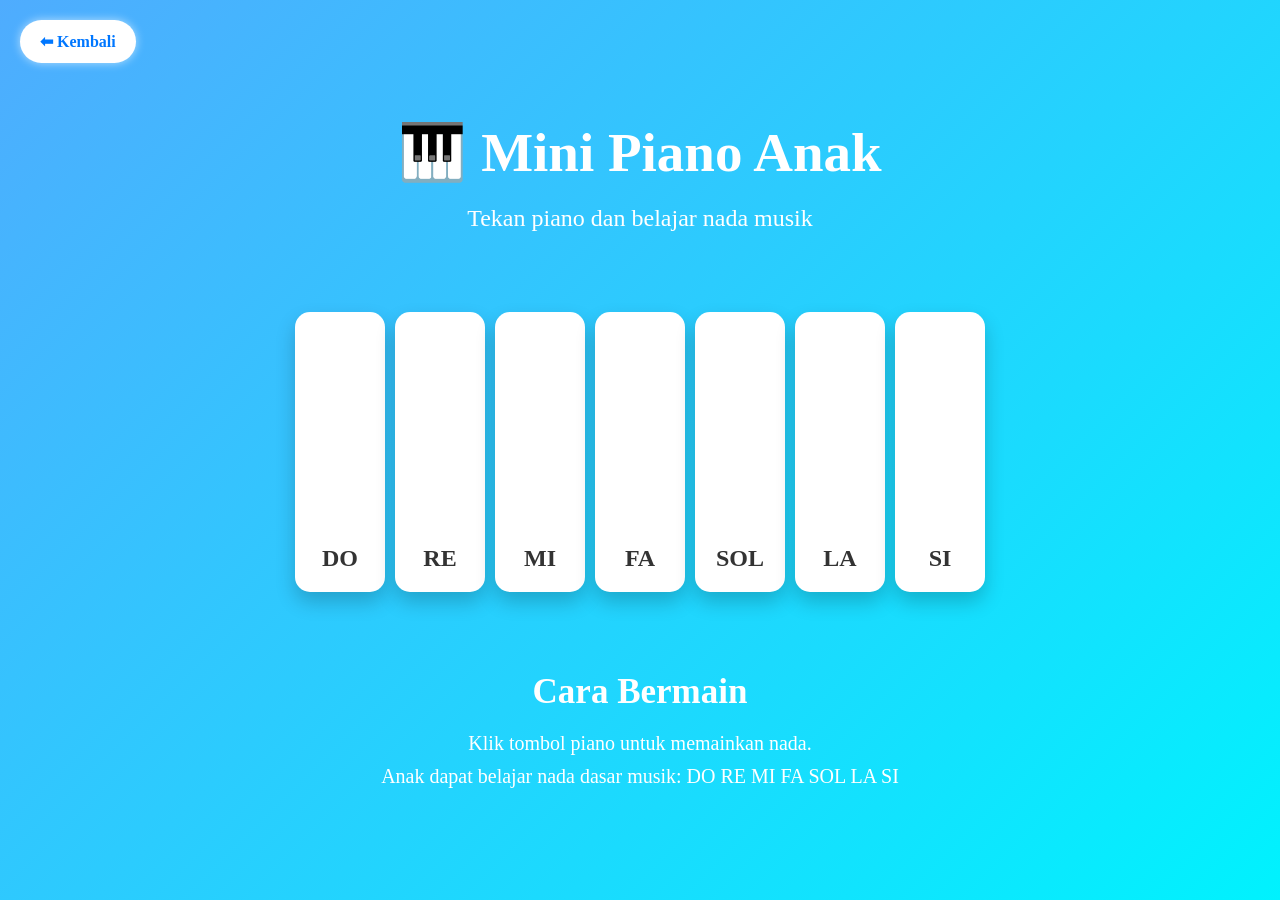
==== games/piano/piano.html @ 30887233 "Add files via upload" ====
<!DOCTYPE html>
<html lang="id">

<head>

  <meta charset="UTF-8">

  <meta
    name="viewport"
    content="width=device-width, initial-scale=1.0"
  >

  <title>Mini Piano Anak</title>

  <link
    rel="icon"
    href="../../assets/img/logo.png"
  >

  <link
    rel="stylesheet"
    href="piano.css"
  >

</head>

<body>

  <!-- BACK BUTTON -->

  <a
    href="../../index.html"
    class="back-btn"
  >
    ⬅ Kembali
  </a>

  <!-- HEADER -->

  <header class="hero">

    <h1>
      🎹 Mini Piano Anak
    </h1>

    <p>
      Tekan piano dan belajar nada musik
    </p>

  </header>

  <!-- PIANO -->

  <section class="piano-section">

    <div class="piano">

      <div
        class="key white"
        data-note="do"
      >
        DO
      </div>

      <div
        class="key white"
        data-note="re"
      >
        RE
      </div>

      <div
        class="key white"
        data-note="mi"
      >
        MI
      </div>

      <div
        class="key white"
        data-note="fa"
      >
        FA
      </div>

      <div
        class="key white"
        data-note="sol"
      >
        SOL
      </div>

      <div
        class="key white"
        data-note="la"
      >
        LA
      </div>

      <div
        class="key white"
        data-note="si"
      >
        SI
      </div>

    </div>

  </section>

  <!-- INFO -->

  <section class="info">

    <h2>
      Cara Bermain
    </h2>

    <p>
      Klik tombol piano untuk memainkan nada.
    </p>

    <p>
      Anak dapat belajar nada dasar musik:
      DO RE MI FA SOL LA SI
    </p>

  </section>

  <script src="piano.js"></script>

</body>
</html>
---- games/piano/piano.css ----
/* =========================
   RESET
========================= */

*{
  margin:0;
  padding:0;
  box-sizing:border-box;

  font-family:'Comic Sans MS', cursive;
}

body{
  background:
  linear-gradient(
    135deg,
    #4facfe,
    #00f2fe
  );

  min-height:100vh;

  overflow-x:hidden;

  color:white;

  text-align:center;
}

/* =========================
   BACK BUTTON
========================= */

.back-btn{
  position:fixed;

  top:20px;
  left:20px;

  background:white;
  color:#0077ff;

  padding:12px 20px;

  border-radius:30px;

  text-decoration:none;

  font-weight:bold;

  box-shadow:
  0 0 10px rgba(255,255,255,0.6);

  transition:0.3s;

  z-index:999;
}

.back-btn:hover{
  transform:scale(1.05);
}

/* =========================
   HERO
========================= */

.hero{
  padding:120px 20px 40px;
}

.hero h1{
  font-size:55px;

  margin-bottom:20px;

  animation:float 3s ease-in-out infinite;
}

.hero p{
  font-size:24px;
}

@keyframes float{

  0%{
    transform:translateY(0);
  }

  50%{
    transform:translateY(-10px);
  }

  100%{
    transform:translateY(0);
  }

}

/* =========================
   PIANO
========================= */

.piano-section{
  padding:40px 20px;
}

.piano{
  display:flex;

  justify-content:center;

  align-items:flex-end;

  gap:10px;

  flex-wrap:wrap;
}

.key{
  width:90px;
  height:280px;

  background:white;

  border-radius:15px;

  display:flex;

  justify-content:center;

  align-items:flex-end;

  padding-bottom:20px;

  color:#333;

  font-size:24px;

  font-weight:bold;

  cursor:pointer;

  user-select:none;

  box-shadow:
  0 10px 20px rgba(0,0,0,0.2);

  transition:0.1s;
}

.key:hover{
  background:#fff59d;

  transform:translateY(-5px);
}

.key.active{
  background:#ffe082;

  transform:scale(0.96);
}

/* =========================
   INFO
========================= */

.info{
  padding:40px 20px 80px;
}

.info h2{
  font-size:35px;

  margin-bottom:20px;
}

.info p{
  font-size:20px;

  margin-bottom:10px;
}

/* =========================
   RESPONSIVE
========================= */

@media(max-width:768px){

  .hero h1{
    font-size:38px;
  }

  .hero p{
    font-size:18px;
  }

  .key{
    width:65px;
    height:200px;

    font-size:18px;
  }

}
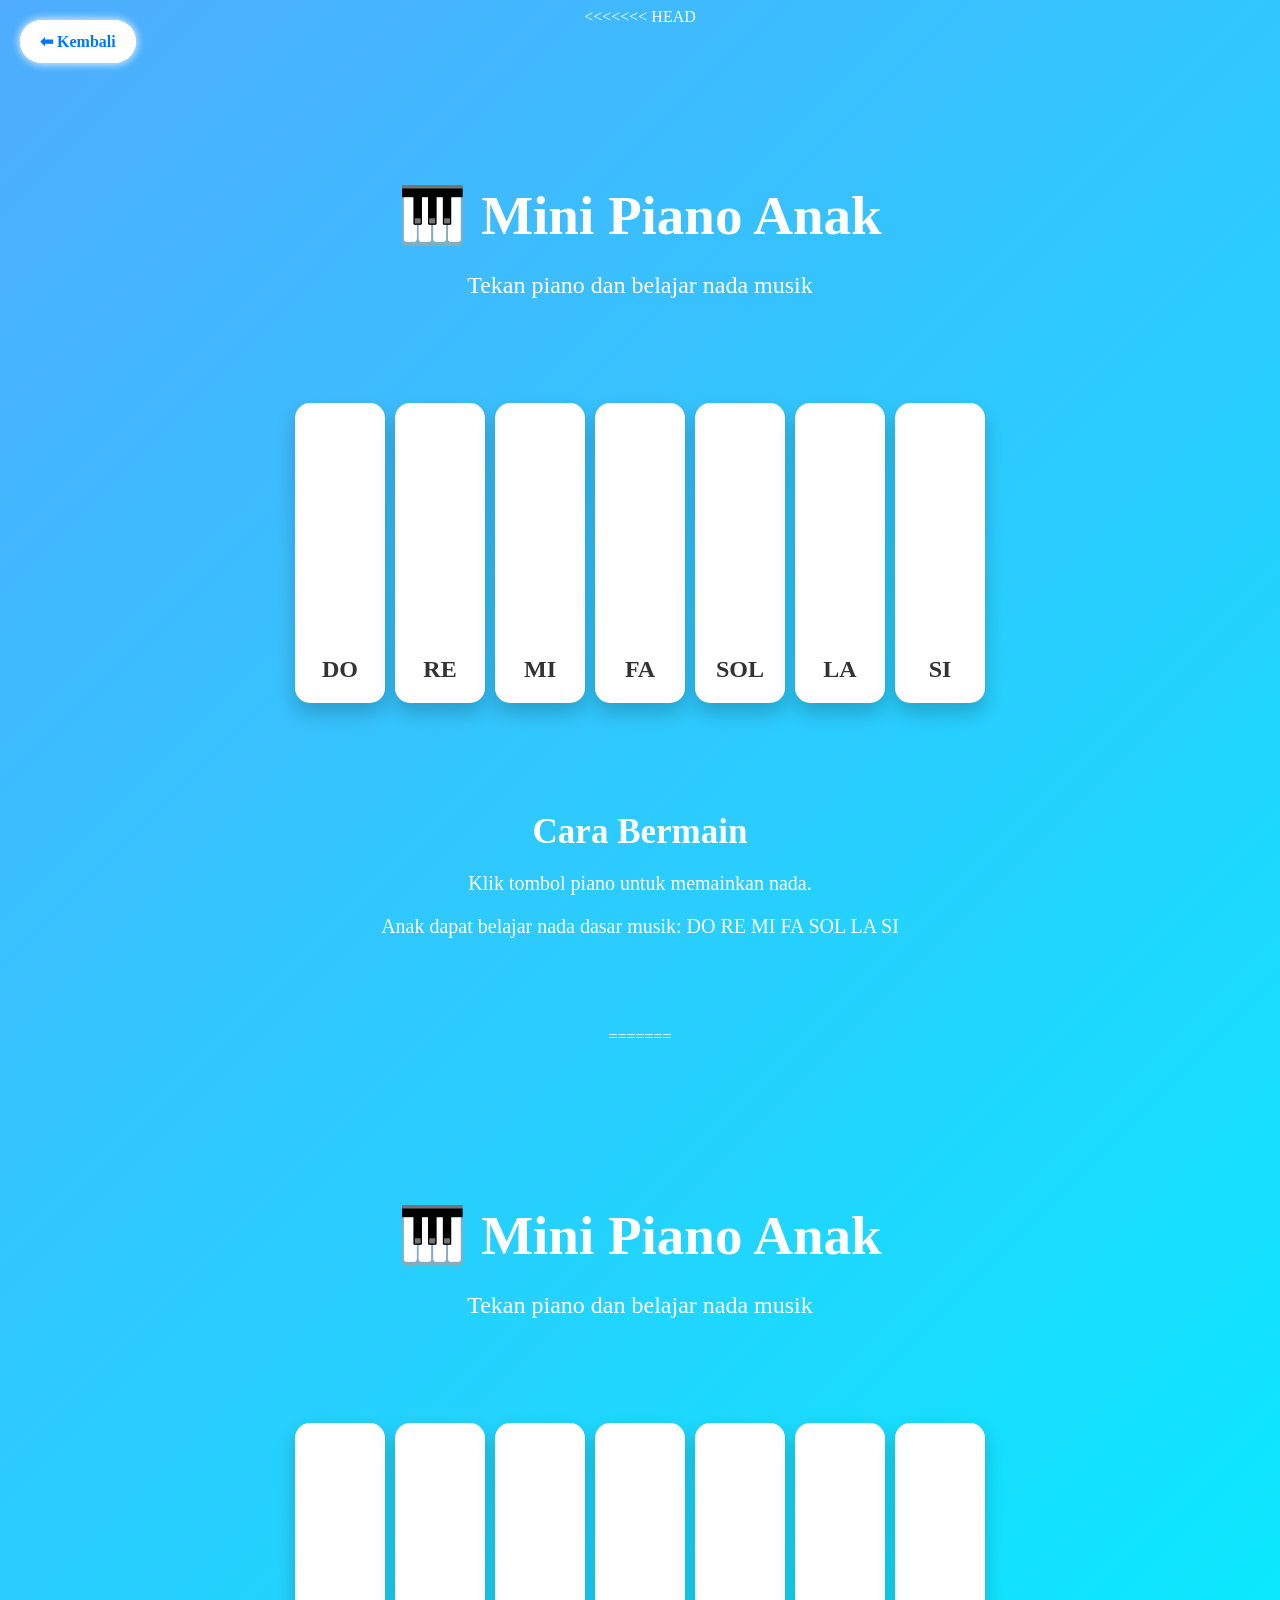
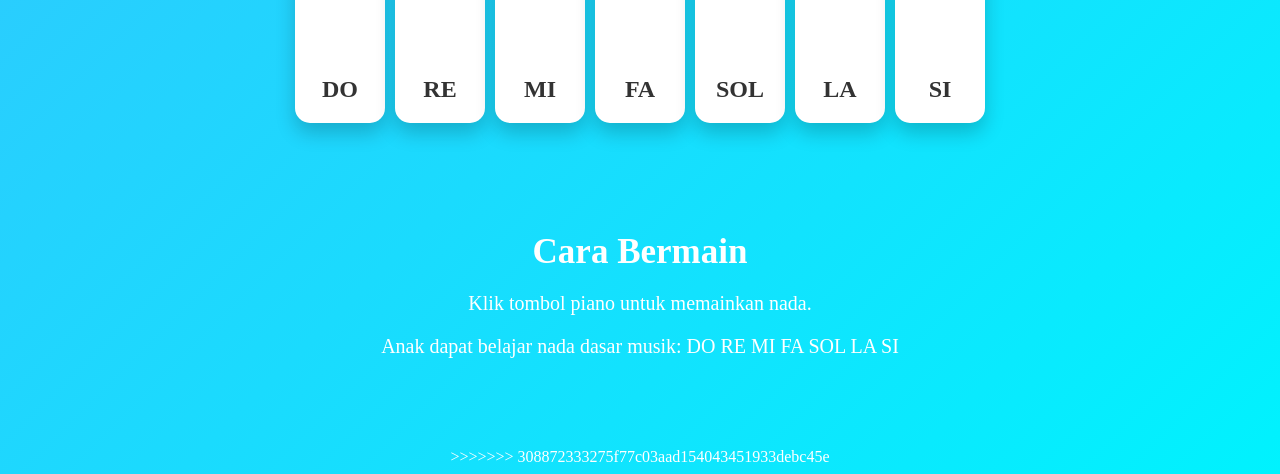
==== commit b4535989: "Sinkronisasi terbaru" ====
--- a/games/piano/piano.html
+++ b/games/piano/piano.html
@@ -1,133 +1,268 @@
-<!DOCTYPE html>
-<html lang="id">
-
-<head>
-
-  <meta charset="UTF-8">
-
-  <meta
-    name="viewport"
-    content="width=device-width, initial-scale=1.0"
-  >
-
-  <title>Mini Piano Anak</title>
-
-  <link
-    rel="icon"
-    href="../../assets/img/logo.png"
-  >
-
-  <link
-    rel="stylesheet"
-    href="piano.css"
-  >
-
-</head>
-
-<body>
-
-  <!-- BACK BUTTON -->
-
-  <a
-    href="../../index.html"
-    class="back-btn"
-  >
-    ⬅ Kembali
-  </a>
-
-  <!-- HEADER -->
-
-  <header class="hero">
-
-    <h1>
-      🎹 Mini Piano Anak
-    </h1>
-
-    <p>
-      Tekan piano dan belajar nada musik
-    </p>
-
-  </header>
-
-  <!-- PIANO -->
-
-  <section class="piano-section">
-
-    <div class="piano">
-
-      <div
-        class="key white"
-        data-note="do"
-      >
-        DO
-      </div>
-
-      <div
-        class="key white"
-        data-note="re"
-      >
-        RE
-      </div>
-
-      <div
-        class="key white"
-        data-note="mi"
-      >
-        MI
-      </div>
-
-      <div
-        class="key white"
-        data-note="fa"
-      >
-        FA
-      </div>
-
-      <div
-        class="key white"
-        data-note="sol"
-      >
-        SOL
-      </div>
-
-      <div
-        class="key white"
-        data-note="la"
-      >
-        LA
-      </div>
-
-      <div
-        class="key white"
-        data-note="si"
-      >
-        SI
-      </div>
-
-    </div>
-
-  </section>
-
-  <!-- INFO -->
-
-  <section class="info">
-
-    <h2>
-      Cara Bermain
-    </h2>
-
-    <p>
-      Klik tombol piano untuk memainkan nada.
-    </p>
-
-    <p>
-      Anak dapat belajar nada dasar musik:
-      DO RE MI FA SOL LA SI
-    </p>
-
-  </section>
-
-  <script src="piano.js"></script>
-
-</body>
+<<<<<<< HEAD
+<!DOCTYPE html>
+<html lang="id">
+
+<head>
+
+  <meta charset="UTF-8">
+
+  <meta
+    name="viewport"
+    content="width=device-width, initial-scale=1.0"
+  >
+
+  <title>Mini Piano Anak</title>
+
+  <link
+    rel="icon"
+    href="../../assets/img/logo.png"
+  >
+
+  <link
+    rel="stylesheet"
+    href="piano.css"
+  >
+
+</head>
+
+<body>
+
+  <!-- BACK BUTTON -->
+
+  <a
+    href="../../index.html"
+    class="back-btn"
+  >
+    ⬅ Kembali
+  </a>
+
+  <!-- HEADER -->
+
+  <header class="hero">
+
+    <h1>
+      🎹 Mini Piano Anak
+    </h1>
+
+    <p>
+      Tekan piano dan belajar nada musik
+    </p>
+
+  </header>
+
+  <!-- PIANO -->
+
+  <section class="piano-section">
+
+    <div class="piano">
+
+      <div
+        class="key white"
+        data-note="do"
+      >
+        DO
+      </div>
+
+      <div
+        class="key white"
+        data-note="re"
+      >
+        RE
+      </div>
+
+      <div
+        class="key white"
+        data-note="mi"
+      >
+        MI
+      </div>
+
+      <div
+        class="key white"
+        data-note="fa"
+      >
+        FA
+      </div>
+
+      <div
+        class="key white"
+        data-note="sol"
+      >
+        SOL
+      </div>
+
+      <div
+        class="key white"
+        data-note="la"
+      >
+        LA
+      </div>
+
+      <div
+        class="key white"
+        data-note="si"
+      >
+        SI
+      </div>
+
+    </div>
+
+  </section>
+
+  <!-- INFO -->
+
+  <section class="info">
+
+    <h2>
+      Cara Bermain
+    </h2>
+
+    <p>
+      Klik tombol piano untuk memainkan nada.
+    </p>
+
+    <p>
+      Anak dapat belajar nada dasar musik:
+      DO RE MI FA SOL LA SI
+    </p>
+
+  </section>
+
+  <script src="piano.js"></script>
+
+</body>
+=======
+<!DOCTYPE html>
+<html lang="id">
+
+<head>
+
+  <meta charset="UTF-8">
+
+  <meta
+    name="viewport"
+    content="width=device-width, initial-scale=1.0"
+  >
+
+  <title>Mini Piano Anak</title>
+
+  <link
+    rel="icon"
+    href="../../assets/img/logo.png"
+  >
+
+  <link
+    rel="stylesheet"
+    href="piano.css"
+  >
+
+</head>
+
+<body>
+
+  <!-- BACK BUTTON -->
+
+  <a
+    href="../../index.html"
+    class="back-btn"
+  >
+    ⬅ Kembali
+  </a>
+
+  <!-- HEADER -->
+
+  <header class="hero">
+
+    <h1>
+      🎹 Mini Piano Anak
+    </h1>
+
+    <p>
+      Tekan piano dan belajar nada musik
+    </p>
+
+  </header>
+
+  <!-- PIANO -->
+
+  <section class="piano-section">
+
+    <div class="piano">
+
+      <div
+        class="key white"
+        data-note="do"
+      >
+        DO
+      </div>
+
+      <div
+        class="key white"
+        data-note="re"
+      >
+        RE
+      </div>
+
+      <div
+        class="key white"
+        data-note="mi"
+      >
+        MI
+      </div>
+
+      <div
+        class="key white"
+        data-note="fa"
+      >
+        FA
+      </div>
+
+      <div
+        class="key white"
+        data-note="sol"
+      >
+        SOL
+      </div>
+
+      <div
+        class="key white"
+        data-note="la"
+      >
+        LA
+      </div>
+
+      <div
+        class="key white"
+        data-note="si"
+      >
+        SI
+      </div>
+
+    </div>
+
+  </section>
+
+  <!-- INFO -->
+
+  <section class="info">
+
+    <h2>
+      Cara Bermain
+    </h2>
+
+    <p>
+      Klik tombol piano untuk memainkan nada.
+    </p>
+
+    <p>
+      Anak dapat belajar nada dasar musik:
+      DO RE MI FA SOL LA SI
+    </p>
+
+  </section>
+
+  <script src="piano.js"></script>
+
+</body>
+>>>>>>> 308872333275f77c03aad154043451933debc45e
 </html>
--- a/games/piano/piano.css
+++ b/games/piano/piano.css
@@ -1,204 +1,410 @@
-/* =========================
-   RESET
-========================= */
-
-*{
-  margin:0;
-  padding:0;
-  box-sizing:border-box;
-
-  font-family:'Comic Sans MS', cursive;
-}
-
-body{
-  background:
-  linear-gradient(
-    135deg,
-    #4facfe,
-    #00f2fe
-  );
-
-  min-height:100vh;
-
-  overflow-x:hidden;
-
-  color:white;
-
-  text-align:center;
-}
-
-/* =========================
-   BACK BUTTON
-========================= */
-
-.back-btn{
-  position:fixed;
-
-  top:20px;
-  left:20px;
-
-  background:white;
-  color:#0077ff;
-
-  padding:12px 20px;
-
-  border-radius:30px;
-
-  text-decoration:none;
-
-  font-weight:bold;
-
-  box-shadow:
-  0 0 10px rgba(255,255,255,0.6);
-
-  transition:0.3s;
-
-  z-index:999;
-}
-
-.back-btn:hover{
-  transform:scale(1.05);
-}
-
-/* =========================
-   HERO
-========================= */
-
-.hero{
-  padding:120px 20px 40px;
-}
-
-.hero h1{
-  font-size:55px;
-
-  margin-bottom:20px;
-
-  animation:float 3s ease-in-out infinite;
-}
-
-.hero p{
-  font-size:24px;
-}
-
-@keyframes float{
-
-  0%{
-    transform:translateY(0);
-  }
-
-  50%{
-    transform:translateY(-10px);
-  }
-
-  100%{
-    transform:translateY(0);
-  }
-
-}
-
-/* =========================
-   PIANO
-========================= */
-
-.piano-section{
-  padding:40px 20px;
-}
-
-.piano{
-  display:flex;
-
-  justify-content:center;
-
-  align-items:flex-end;
-
-  gap:10px;
-
-  flex-wrap:wrap;
-}
-
-.key{
-  width:90px;
-  height:280px;
-
-  background:white;
-
-  border-radius:15px;
-
-  display:flex;
-
-  justify-content:center;
-
-  align-items:flex-end;
-
-  padding-bottom:20px;
-
-  color:#333;
-
-  font-size:24px;
-
-  font-weight:bold;
-
-  cursor:pointer;
-
-  user-select:none;
-
-  box-shadow:
-  0 10px 20px rgba(0,0,0,0.2);
-
-  transition:0.1s;
-}
-
-.key:hover{
-  background:#fff59d;
-
-  transform:translateY(-5px);
-}
-
-.key.active{
-  background:#ffe082;
-
-  transform:scale(0.96);
-}
-
-/* =========================
-   INFO
-========================= */
-
-.info{
-  padding:40px 20px 80px;
-}
-
-.info h2{
-  font-size:35px;
-
-  margin-bottom:20px;
-}
-
-.info p{
-  font-size:20px;
-
-  margin-bottom:10px;
-}
-
-/* =========================
-   RESPONSIVE
-========================= */
-
-@media(max-width:768px){
-
-  .hero h1{
-    font-size:38px;
-  }
-
-  .hero p{
-    font-size:18px;
-  }
-
-  .key{
-    width:65px;
-    height:200px;
-
-    font-size:18px;
-  }
-
+<<<<<<< HEAD
+/* =========================
+   RESET
+========================= */
+
+*{
+  margin:0;
+  padding:0;
+  box-sizing:border-box;
+
+  font-family:'Comic Sans MS', cursive;
+}
+
+body{
+  background:
+  linear-gradient(
+    135deg,
+    #4facfe,
+    #00f2fe
+  );
+
+  min-height:100vh;
+
+  overflow-x:hidden;
+
+  color:white;
+
+  text-align:center;
+}
+
+/* =========================
+   BACK BUTTON
+========================= */
+
+.back-btn{
+  position:fixed;
+
+  top:20px;
+  left:20px;
+
+  background:white;
+  color:#0077ff;
+
+  padding:12px 20px;
+
+  border-radius:30px;
+
+  text-decoration:none;
+
+  font-weight:bold;
+
+  box-shadow:
+  0 0 10px rgba(255,255,255,0.6);
+
+  transition:0.3s;
+
+  z-index:999;
+}
+
+.back-btn:hover{
+  transform:scale(1.05);
+}
+
+/* =========================
+   HERO
+========================= */
+
+.hero{
+  padding:120px 20px 40px;
+}
+
+.hero h1{
+  font-size:55px;
+
+  margin-bottom:20px;
+
+  animation:float 3s ease-in-out infinite;
+}
+
+.hero p{
+  font-size:24px;
+}
+
+@keyframes float{
+
+  0%{
+    transform:translateY(0);
+  }
+
+  50%{
+    transform:translateY(-10px);
+  }
+
+  100%{
+    transform:translateY(0);
+  }
+
+}
+
+/* =========================
+   PIANO
+========================= */
+
+.piano-section{
+  padding:40px 20px;
+}
+
+.piano{
+  display:flex;
+
+  justify-content:center;
+
+  align-items:flex-end;
+
+  gap:10px;
+
+  flex-wrap:wrap;
+}
+
+.key{
+  width:90px;
+  height:280px;
+
+  background:white;
+
+  border-radius:15px;
+
+  display:flex;
+
+  justify-content:center;
+
+  align-items:flex-end;
+
+  padding-bottom:20px;
+
+  color:#333;
+
+  font-size:24px;
+
+  font-weight:bold;
+
+  cursor:pointer;
+
+  user-select:none;
+
+  box-shadow:
+  0 10px 20px rgba(0,0,0,0.2);
+
+  transition:0.1s;
+}
+
+.key:hover{
+  background:#fff59d;
+
+  transform:translateY(-5px);
+}
+
+.key.active{
+  background:#ffe082;
+
+  transform:scale(0.96);
+}
+
+/* =========================
+   INFO
+========================= */
+
+.info{
+  padding:40px 20px 80px;
+}
+
+.info h2{
+  font-size:35px;
+
+  margin-bottom:20px;
+}
+
+.info p{
+  font-size:20px;
+
+  margin-bottom:10px;
+}
+
+/* =========================
+   RESPONSIVE
+========================= */
+
+@media(max-width:768px){
+
+  .hero h1{
+    font-size:38px;
+  }
+
+  .hero p{
+    font-size:18px;
+  }
+
+  .key{
+    width:65px;
+    height:200px;
+
+    font-size:18px;
+  }
+
+=======
+/* =========================
+   RESET
+========================= */
+
+*{
+  margin:0;
+  padding:0;
+  box-sizing:border-box;
+
+  font-family:'Comic Sans MS', cursive;
+}
+
+body{
+  background:
+  linear-gradient(
+    135deg,
+    #4facfe,
+    #00f2fe
+  );
+
+  min-height:100vh;
+
+  overflow-x:hidden;
+
+  color:white;
+
+  text-align:center;
+}
+
+/* =========================
+   BACK BUTTON
+========================= */
+
+.back-btn{
+  position:fixed;
+
+  top:20px;
+  left:20px;
+
+  background:white;
+  color:#0077ff;
+
+  padding:12px 20px;
+
+  border-radius:30px;
+
+  text-decoration:none;
+
+  font-weight:bold;
+
+  box-shadow:
+  0 0 10px rgba(255,255,255,0.6);
+
+  transition:0.3s;
+
+  z-index:999;
+}
+
+.back-btn:hover{
+  transform:scale(1.05);
+}
+
+/* =========================
+   HERO
+========================= */
+
+.hero{
+  padding:120px 20px 40px;
+}
+
+.hero h1{
+  font-size:55px;
+
+  margin-bottom:20px;
+
+  animation:float 3s ease-in-out infinite;
+}
+
+.hero p{
+  font-size:24px;
+}
+
+@keyframes float{
+
+  0%{
+    transform:translateY(0);
+  }
+
+  50%{
+    transform:translateY(-10px);
+  }
+
+  100%{
+    transform:translateY(0);
+  }
+
+}
+
+/* =========================
+   PIANO
+========================= */
+
+.piano-section{
+  padding:40px 20px;
+}
+
+.piano{
+  display:flex;
+
+  justify-content:center;
+
+  align-items:flex-end;
+
+  gap:10px;
+
+  flex-wrap:wrap;
+}
+
+.key{
+  width:90px;
+  height:280px;
+
+  background:white;
+
+  border-radius:15px;
+
+  display:flex;
+
+  justify-content:center;
+
+  align-items:flex-end;
+
+  padding-bottom:20px;
+
+  color:#333;
+
+  font-size:24px;
+
+  font-weight:bold;
+
+  cursor:pointer;
+
+  user-select:none;
+
+  box-shadow:
+  0 10px 20px rgba(0,0,0,0.2);
+
+  transition:0.1s;
+}
+
+.key:hover{
+  background:#fff59d;
+
+  transform:translateY(-5px);
+}
+
+.key.active{
+  background:#ffe082;
+
+  transform:scale(0.96);
+}
+
+/* =========================
+   INFO
+========================= */
+
+.info{
+  padding:40px 20px 80px;
+}
+
+.info h2{
+  font-size:35px;
+
+  margin-bottom:20px;
+}
+
+.info p{
+  font-size:20px;
+
+  margin-bottom:10px;
+}
+
+/* =========================
+   RESPONSIVE
+========================= */
+
+@media(max-width:768px){
+
+  .hero h1{
+    font-size:38px;
+  }
+
+  .hero p{
+    font-size:18px;
+  }
+
+  .key{
+    width:65px;
+    height:200px;
+
+    font-size:18px;
+  }
+
+>>>>>>> 308872333275f77c03aad154043451933debc45e
 }
--- a/games/piano/piano.css
+++ b/games/piano/piano.css
@@ -1,204 +1,410 @@
-/* =========================
-   RESET
-========================= */
-
-*{
-  margin:0;
-  padding:0;
-  box-sizing:border-box;
-
-  font-family:'Comic Sans MS', cursive;
-}
-
-body{
-  background:
-  linear-gradient(
-    135deg,
-    #4facfe,
-    #00f2fe
-  );
-
-  min-height:100vh;
-
-  overflow-x:hidden;
-
-  color:white;
-
-  text-align:center;
-}
-
-/* =========================
-   BACK BUTTON
-========================= */
-
-.back-btn{
-  position:fixed;
-
-  top:20px;
-  left:20px;
-
-  background:white;
-  color:#0077ff;
-
-  padding:12px 20px;
-
-  border-radius:30px;
-
-  text-decoration:none;
-
-  font-weight:bold;
-
-  box-shadow:
-  0 0 10px rgba(255,255,255,0.6);
-
-  transition:0.3s;
-
-  z-index:999;
-}
-
-.back-btn:hover{
-  transform:scale(1.05);
-}
-
-/* =========================
-   HERO
-========================= */
-
-.hero{
-  padding:120px 20px 40px;
-}
-
-.hero h1{
-  font-size:55px;
-
-  margin-bottom:20px;
-
-  animation:float 3s ease-in-out infinite;
-}
-
-.hero p{
-  font-size:24px;
-}
-
-@keyframes float{
-
-  0%{
-    transform:translateY(0);
-  }
-
-  50%{
-    transform:translateY(-10px);
-  }
-
-  100%{
-    transform:translateY(0);
-  }
-
-}
-
-/* =========================
-   PIANO
-========================= */
-
-.piano-section{
-  padding:40px 20px;
-}
-
-.piano{
-  display:flex;
-
-  justify-content:center;
-
-  align-items:flex-end;
-
-  gap:10px;
-
-  flex-wrap:wrap;
-}
-
-.key{
-  width:90px;
-  height:280px;
-
-  background:white;
-
-  border-radius:15px;
-
-  display:flex;
-
-  justify-content:center;
-
-  align-items:flex-end;
-
-  padding-bottom:20px;
-
-  color:#333;
-
-  font-size:24px;
-
-  font-weight:bold;
-
-  cursor:pointer;
-
-  user-select:none;
-
-  box-shadow:
-  0 10px 20px rgba(0,0,0,0.2);
-
-  transition:0.1s;
-}
-
-.key:hover{
-  background:#fff59d;
-
-  transform:translateY(-5px);
-}
-
-.key.active{
-  background:#ffe082;
-
-  transform:scale(0.96);
-}
-
-/* =========================
-   INFO
-========================= */
-
-.info{
-  padding:40px 20px 80px;
-}
-
-.info h2{
-  font-size:35px;
-
-  margin-bottom:20px;
-}
-
-.info p{
-  font-size:20px;
-
-  margin-bottom:10px;
-}
-
-/* =========================
-   RESPONSIVE
-========================= */
-
-@media(max-width:768px){
-
-  .hero h1{
-    font-size:38px;
-  }
-
-  .hero p{
-    font-size:18px;
-  }
-
-  .key{
-    width:65px;
-    height:200px;
-
-    font-size:18px;
-  }
-
+<<<<<<< HEAD
+/* =========================
+   RESET
+========================= */
+
+*{
+  margin:0;
+  padding:0;
+  box-sizing:border-box;
+
+  font-family:'Comic Sans MS', cursive;
+}
+
+body{
+  background:
+  linear-gradient(
+    135deg,
+    #4facfe,
+    #00f2fe
+  );
+
+  min-height:100vh;
+
+  overflow-x:hidden;
+
+  color:white;
+
+  text-align:center;
+}
+
+/* =========================
+   BACK BUTTON
+========================= */
+
+.back-btn{
+  position:fixed;
+
+  top:20px;
+  left:20px;
+
+  background:white;
+  color:#0077ff;
+
+  padding:12px 20px;
+
+  border-radius:30px;
+
+  text-decoration:none;
+
+  font-weight:bold;
+
+  box-shadow:
+  0 0 10px rgba(255,255,255,0.6);
+
+  transition:0.3s;
+
+  z-index:999;
+}
+
+.back-btn:hover{
+  transform:scale(1.05);
+}
+
+/* =========================
+   HERO
+========================= */
+
+.hero{
+  padding:120px 20px 40px;
+}
+
+.hero h1{
+  font-size:55px;
+
+  margin-bottom:20px;
+
+  animation:float 3s ease-in-out infinite;
+}
+
+.hero p{
+  font-size:24px;
+}
+
+@keyframes float{
+
+  0%{
+    transform:translateY(0);
+  }
+
+  50%{
+    transform:translateY(-10px);
+  }
+
+  100%{
+    transform:translateY(0);
+  }
+
+}
+
+/* =========================
+   PIANO
+========================= */
+
+.piano-section{
+  padding:40px 20px;
+}
+
+.piano{
+  display:flex;
+
+  justify-content:center;
+
+  align-items:flex-end;
+
+  gap:10px;
+
+  flex-wrap:wrap;
+}
+
+.key{
+  width:90px;
+  height:280px;
+
+  background:white;
+
+  border-radius:15px;
+
+  display:flex;
+
+  justify-content:center;
+
+  align-items:flex-end;
+
+  padding-bottom:20px;
+
+  color:#333;
+
+  font-size:24px;
+
+  font-weight:bold;
+
+  cursor:pointer;
+
+  user-select:none;
+
+  box-shadow:
+  0 10px 20px rgba(0,0,0,0.2);
+
+  transition:0.1s;
+}
+
+.key:hover{
+  background:#fff59d;
+
+  transform:translateY(-5px);
+}
+
+.key.active{
+  background:#ffe082;
+
+  transform:scale(0.96);
+}
+
+/* =========================
+   INFO
+========================= */
+
+.info{
+  padding:40px 20px 80px;
+}
+
+.info h2{
+  font-size:35px;
+
+  margin-bottom:20px;
+}
+
+.info p{
+  font-size:20px;
+
+  margin-bottom:10px;
+}
+
+/* =========================
+   RESPONSIVE
+========================= */
+
+@media(max-width:768px){
+
+  .hero h1{
+    font-size:38px;
+  }
+
+  .hero p{
+    font-size:18px;
+  }
+
+  .key{
+    width:65px;
+    height:200px;
+
+    font-size:18px;
+  }
+
+=======
+/* =========================
+   RESET
+========================= */
+
+*{
+  margin:0;
+  padding:0;
+  box-sizing:border-box;
+
+  font-family:'Comic Sans MS', cursive;
+}
+
+body{
+  background:
+  linear-gradient(
+    135deg,
+    #4facfe,
+    #00f2fe
+  );
+
+  min-height:100vh;
+
+  overflow-x:hidden;
+
+  color:white;
+
+  text-align:center;
+}
+
+/* =========================
+   BACK BUTTON
+========================= */
+
+.back-btn{
+  position:fixed;
+
+  top:20px;
+  left:20px;
+
+  background:white;
+  color:#0077ff;
+
+  padding:12px 20px;
+
+  border-radius:30px;
+
+  text-decoration:none;
+
+  font-weight:bold;
+
+  box-shadow:
+  0 0 10px rgba(255,255,255,0.6);
+
+  transition:0.3s;
+
+  z-index:999;
+}
+
+.back-btn:hover{
+  transform:scale(1.05);
+}
+
+/* =========================
+   HERO
+========================= */
+
+.hero{
+  padding:120px 20px 40px;
+}
+
+.hero h1{
+  font-size:55px;
+
+  margin-bottom:20px;
+
+  animation:float 3s ease-in-out infinite;
+}
+
+.hero p{
+  font-size:24px;
+}
+
+@keyframes float{
+
+  0%{
+    transform:translateY(0);
+  }
+
+  50%{
+    transform:translateY(-10px);
+  }
+
+  100%{
+    transform:translateY(0);
+  }
+
+}
+
+/* =========================
+   PIANO
+========================= */
+
+.piano-section{
+  padding:40px 20px;
+}
+
+.piano{
+  display:flex;
+
+  justify-content:center;
+
+  align-items:flex-end;
+
+  gap:10px;
+
+  flex-wrap:wrap;
+}
+
+.key{
+  width:90px;
+  height:280px;
+
+  background:white;
+
+  border-radius:15px;
+
+  display:flex;
+
+  justify-content:center;
+
+  align-items:flex-end;
+
+  padding-bottom:20px;
+
+  color:#333;
+
+  font-size:24px;
+
+  font-weight:bold;
+
+  cursor:pointer;
+
+  user-select:none;
+
+  box-shadow:
+  0 10px 20px rgba(0,0,0,0.2);
+
+  transition:0.1s;
+}
+
+.key:hover{
+  background:#fff59d;
+
+  transform:translateY(-5px);
+}
+
+.key.active{
+  background:#ffe082;
+
+  transform:scale(0.96);
+}
+
+/* =========================
+   INFO
+========================= */
+
+.info{
+  padding:40px 20px 80px;
+}
+
+.info h2{
+  font-size:35px;
+
+  margin-bottom:20px;
+}
+
+.info p{
+  font-size:20px;
+
+  margin-bottom:10px;
+}
+
+/* =========================
+   RESPONSIVE
+========================= */
+
+@media(max-width:768px){
+
+  .hero h1{
+    font-size:38px;
+  }
+
+  .hero p{
+    font-size:18px;
+  }
+
+  .key{
+    width:65px;
+    height:200px;
+
+    font-size:18px;
+  }
+
+>>>>>>> 308872333275f77c03aad154043451933debc45e
 }
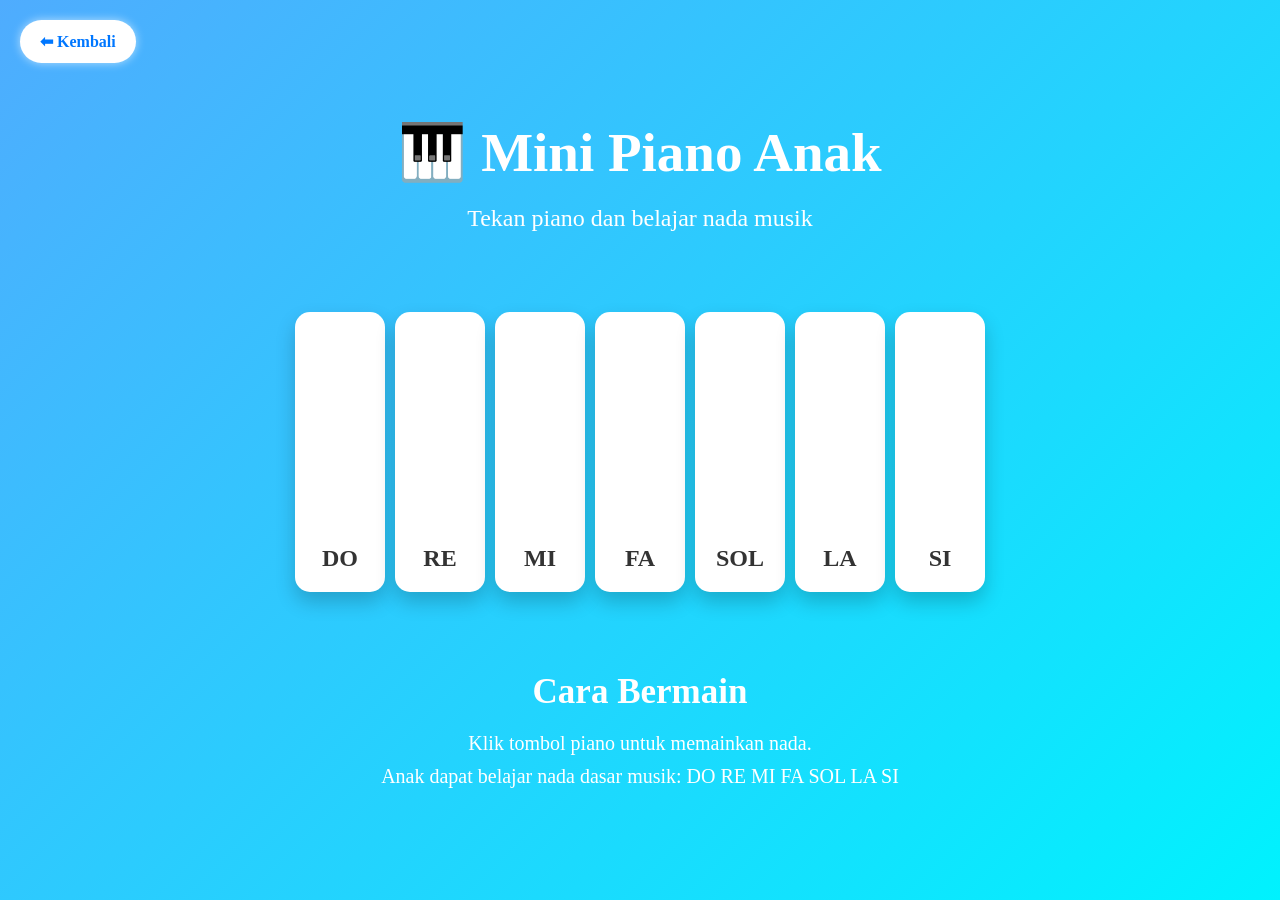
==== commit ceb751c2: "Fix game tepuk responsive" ====
--- a/games/piano/piano.html
+++ b/games/piano/piano.html
@@ -1,4 +1,3 @@
-<<<<<<< HEAD
 <!DOCTYPE html>
 <html lang="id">
 
@@ -109,138 +108,15 @@
 
   </section>
 
-  <!-- INFO -->
+  <!-- AUDIO -->
 
-  <section class="info">
-
-    <h2>
-      Cara Bermain
-    </h2>
-
-    <p>
-      Klik tombol piano untuk memainkan nada.
-    </p>
-
-    <p>
-      Anak dapat belajar nada dasar musik:
-      DO RE MI FA SOL LA SI
-    </p>
-
-  </section>
-
-  <script src="piano.js"></script>
-
-</body>
-=======
-<!DOCTYPE html>
-<html lang="id">
-
-<head>
-
-  <meta charset="UTF-8">
-
-  <meta
-    name="viewport"
-    content="width=device-width, initial-scale=1.0"
-  >
-
-  <title>Mini Piano Anak</title>
-
-  <link
-    rel="icon"
-    href="../../assets/img/logo.png"
-  >
-
-  <link
-    rel="stylesheet"
-    href="piano.css"
-  >
-
-</head>
-
-<body>
-
-  <!-- BACK BUTTON -->
-
-  <a
-    href="../../index.html"
-    class="back-btn"
-  >
-    ⬅ Kembali
-  </a>
-
-  <!-- HEADER -->
-
-  <header class="hero">
-
-    <h1>
-      🎹 Mini Piano Anak
-    </h1>
-
-    <p>
-      Tekan piano dan belajar nada musik
-    </p>
-
-  </header>
-
-  <!-- PIANO -->
-
-  <section class="piano-section">
-
-    <div class="piano">
-
-      <div
-        class="key white"
-        data-note="do"
-      >
-        DO
-      </div>
-
-      <div
-        class="key white"
-        data-note="re"
-      >
-        RE
-      </div>
-
-      <div
-        class="key white"
-        data-note="mi"
-      >
-        MI
-      </div>
-
-      <div
-        class="key white"
-        data-note="fa"
-      >
-        FA
-      </div>
-
-      <div
-        class="key white"
-        data-note="sol"
-      >
-        SOL
-      </div>
-
-      <div
-        class="key white"
-        data-note="la"
-      >
-        LA
-      </div>
-
-      <div
-        class="key white"
-        data-note="si"
-      >
-        SI
-      </div>
-
-    </div>
-
-  </section>
+  <audio id="do" src="audio/do.mp3"></audio>
+  <audio id="re" src="audio/re.mp3"></audio>
+  <audio id="mi" src="audio/mi.mp3"></audio>
+  <audio id="fa" src="audio/fa.mp3"></audio>
+  <audio id="sol" src="audio/sol.mp3"></audio>
+  <audio id="la" src="audio/la.mp3"></audio>
+  <audio id="si" src="audio/si.mp3"></audio>
 
   <!-- INFO -->
 
@@ -264,5 +140,5 @@
   <script src="piano.js"></script>
 
 </body>
->>>>>>> 308872333275f77c03aad154043451933debc45e
+
 </html>
--- a/games/piano/piano.css
+++ b/games/piano/piano.css
@@ -1,4 +1,3 @@
-<<<<<<< HEAD
 /* =========================
    RESET
 ========================= */
@@ -187,12 +186,20 @@
 
 @media(max-width:768px){
 
+  .hero{
+    padding-top:100px;
+  }
+
   .hero h1{
     font-size:38px;
   }
 
   .hero p{
     font-size:18px;
+  }
+
+  .piano{
+    gap:8px;
   }
 
   .key{
@@ -200,211 +207,53 @@
     height:200px;
 
     font-size:18px;
-  }
-
-=======
-/* =========================
-   RESET
-========================= */
-
-*{
-  margin:0;
-  padding:0;
-  box-sizing:border-box;
-
-  font-family:'Comic Sans MS', cursive;
-}
-
-body{
-  background:
-  linear-gradient(
-    135deg,
-    #4facfe,
-    #00f2fe
-  );
-
-  min-height:100vh;
-
-  overflow-x:hidden;
-
-  color:white;
-
-  text-align:center;
-}
-
-/* =========================
-   BACK BUTTON
-========================= */
-
-.back-btn{
-  position:fixed;
-
-  top:20px;
-  left:20px;
-
-  background:white;
-  color:#0077ff;
-
-  padding:12px 20px;
-
-  border-radius:30px;
-
-  text-decoration:none;
-
-  font-weight:bold;
-
-  box-shadow:
-  0 0 10px rgba(255,255,255,0.6);
-
-  transition:0.3s;
-
-  z-index:999;
-}
-
-.back-btn:hover{
-  transform:scale(1.05);
-}
-
-/* =========================
-   HERO
-========================= */
-
-.hero{
-  padding:120px 20px 40px;
-}
-
-.hero h1{
-  font-size:55px;
-
-  margin-bottom:20px;
-
-  animation:float 3s ease-in-out infinite;
-}
-
-.hero p{
-  font-size:24px;
-}
-
-@keyframes float{
-
-  0%{
-    transform:translateY(0);
-  }
-
-  50%{
-    transform:translateY(-10px);
-  }
-
-  100%{
-    transform:translateY(0);
-  }
-
-}
-
-/* =========================
-   PIANO
-========================= */
-
-.piano-section{
-  padding:40px 20px;
-}
-
-.piano{
-  display:flex;
-
-  justify-content:center;
-
-  align-items:flex-end;
-
-  gap:10px;
-
-  flex-wrap:wrap;
-}
-
-.key{
-  width:90px;
-  height:280px;
-
-  background:white;
-
-  border-radius:15px;
-
-  display:flex;
-
-  justify-content:center;
-
-  align-items:flex-end;
-
-  padding-bottom:20px;
-
-  color:#333;
-
-  font-size:24px;
-
-  font-weight:bold;
-
-  cursor:pointer;
-
-  user-select:none;
-
-  box-shadow:
-  0 10px 20px rgba(0,0,0,0.2);
-
-  transition:0.1s;
-}
-
-.key:hover{
-  background:#fff59d;
-
-  transform:translateY(-5px);
-}
-
-.key.active{
-  background:#ffe082;
-
-  transform:scale(0.96);
-}
-
-/* =========================
-   INFO
-========================= */
-
-.info{
-  padding:40px 20px 80px;
-}
-
-.info h2{
-  font-size:35px;
-
-  margin-bottom:20px;
-}
-
-.info p{
-  font-size:20px;
-
-  margin-bottom:10px;
-}
-
-/* =========================
-   RESPONSIVE
-========================= */
-
-@media(max-width:768px){
+
+    padding-bottom:15px;
+  }
+
+  .info h2{
+    font-size:28px;
+  }
+
+  .info p{
+    font-size:18px;
+  }
+
+  .back-btn{
+    padding:10px 18px;
+
+    font-size:16px;
+  }
+
+}
+
+@media(max-width:480px){
 
   .hero h1{
-    font-size:38px;
+    font-size:30px;
   }
 
   .hero p{
-    font-size:18px;
+    font-size:16px;
+  }
+
+  .piano{
+    gap:6px;
   }
 
   .key{
-    width:65px;
-    height:200px;
-
-    font-size:18px;
-  }
-
->>>>>>> 308872333275f77c03aad154043451933debc45e
+    width:52px;
+    height:160px;
+
+    font-size:16px;
+  }
+
+  .info h2{
+    font-size:24px;
+  }
+
+  .info p{
+    font-size:16px;
+  }
+
 }
